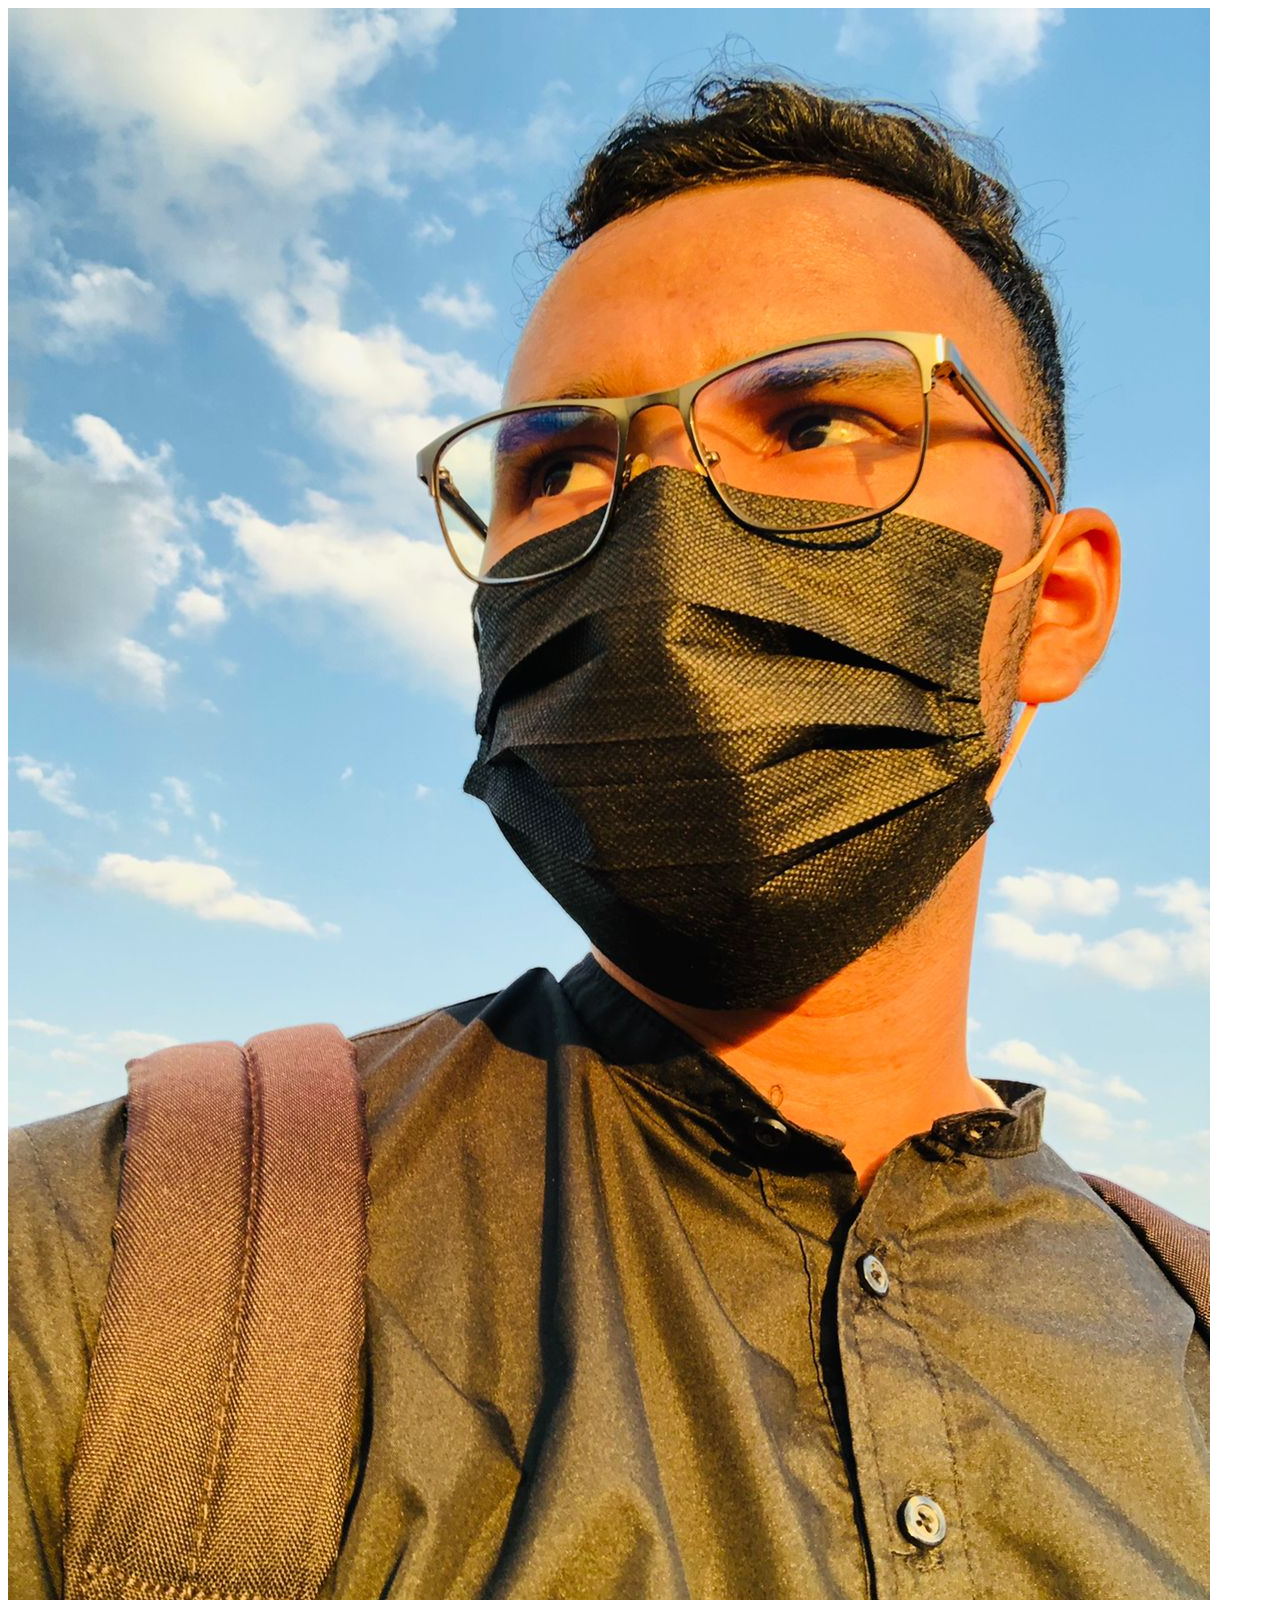
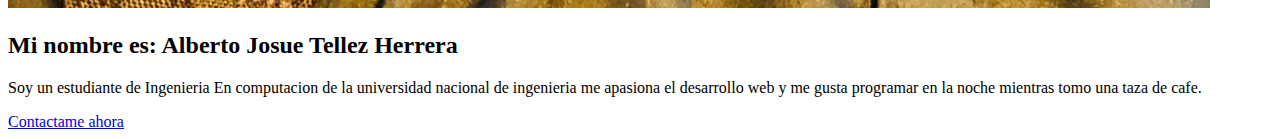
==== information.html @ 9fd922bc "Se agrega el proyecto" ====
<!DOCTYPE html>
<html lang="en">
<head>
    <meta charset="UTF-8">
    <meta http-equiv="X-UA-Compatible" content="IE=edge">
    <meta name="viewport" content="width=device-width, initial-scale=1.0">
    <title>Document</title>
    <link rel="stylesheet" href="css/normalize.css">
    <link rel="stylesheet" href="css/estilos.css">
</head>
<body>

    <main>
        <section class="presentation container">

            <img src="Alberto_Josue.jpeg" class="Presentation__picture">
            <h2 class="subtitle">Mi nombre es: Alberto Josue Tellez Herrera</h2>
            <p class="presentation__copy">Soy un estudiante de Ingenieria En computacion de la universidad nacional de ingenieria
                 me apasiona el desarrollo web y me gusta programar en la noche mientras tomo una taza de cafe.
            </p>
            <a href="#" class="presentation__cta">Contactame ahora</a>

        </section>
    </main>
    
</body>
</html>
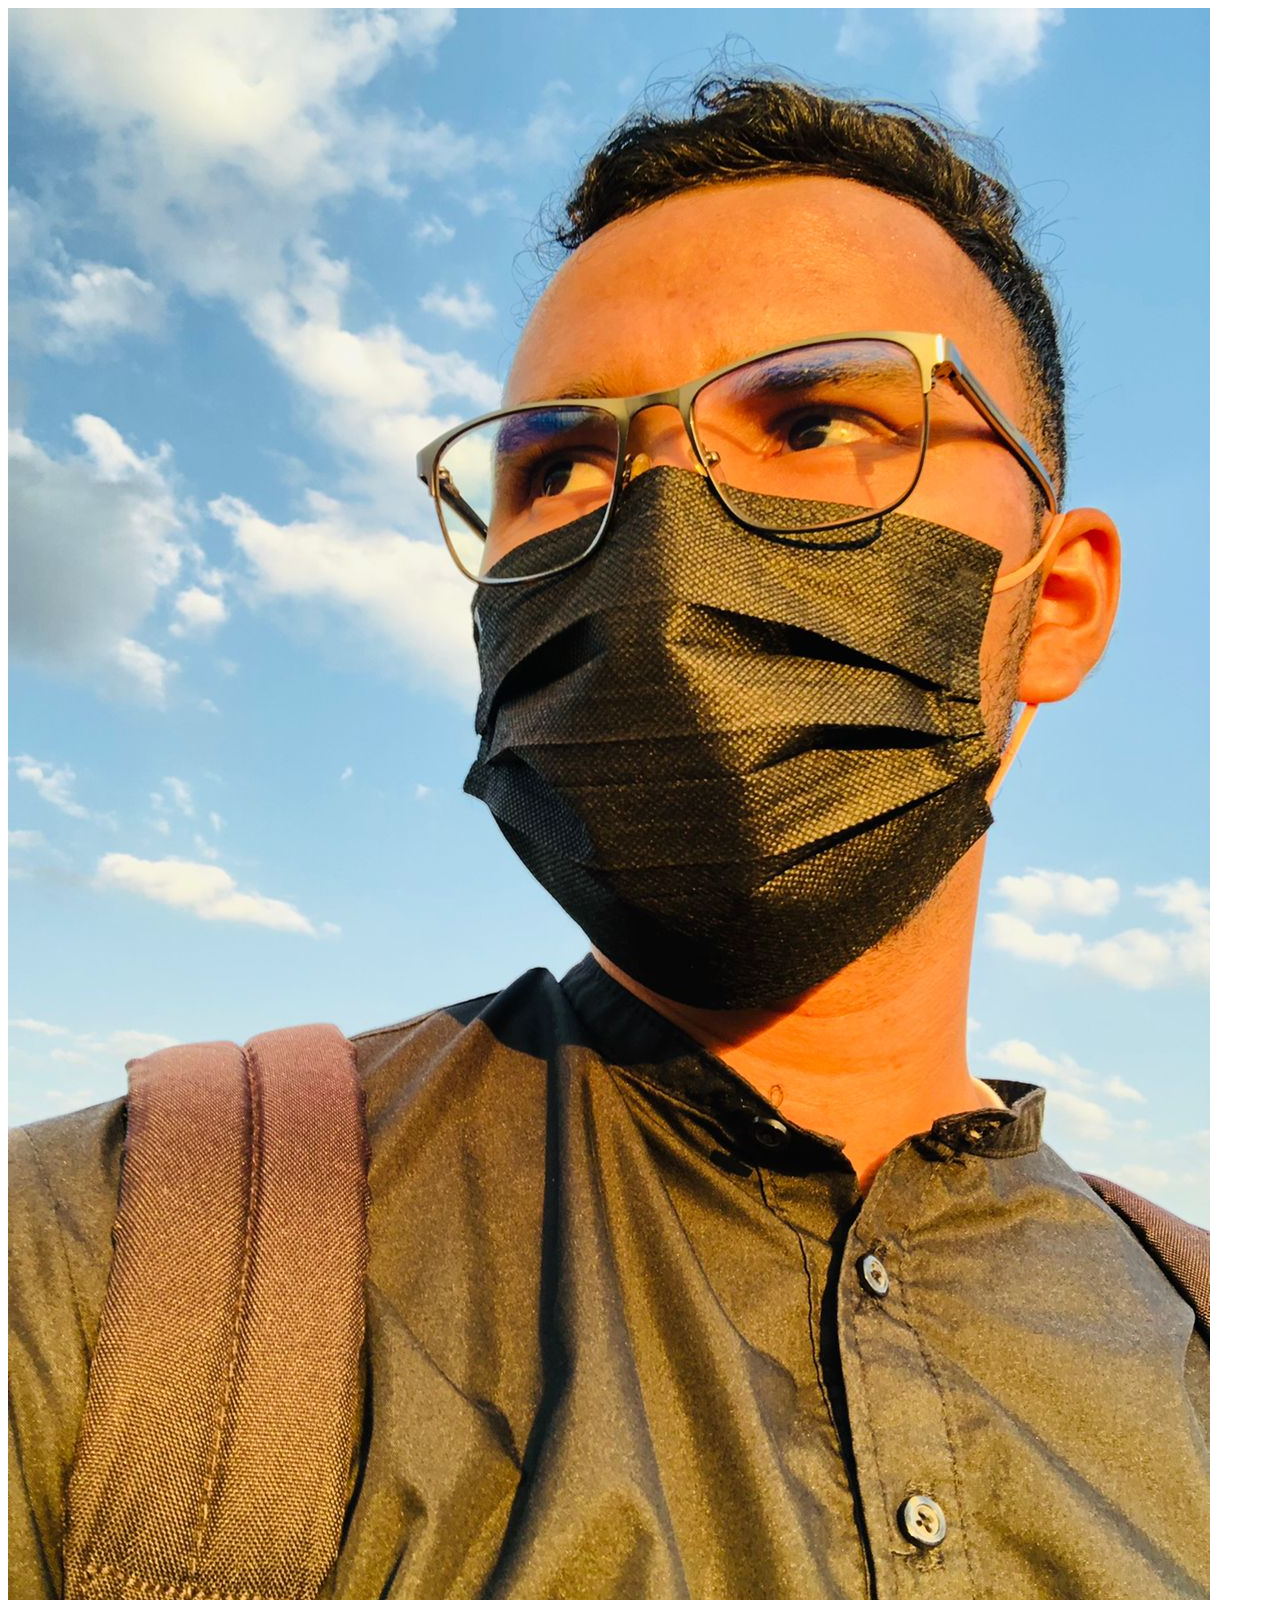
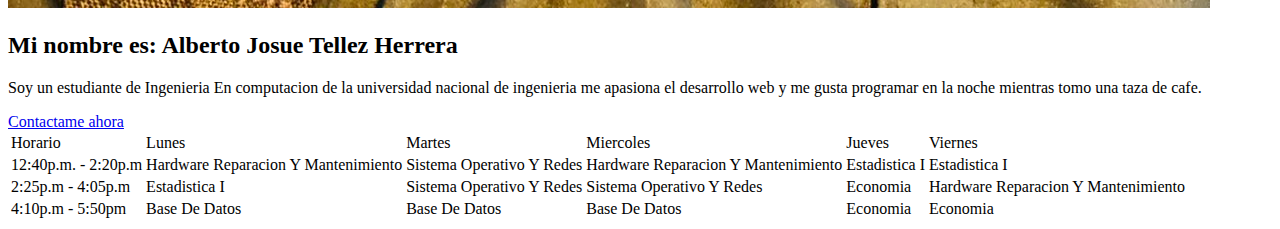
==== commit 4bdde53c: "Agregacion final" ====
--- a/information.html
+++ b/information.html
@@ -7,6 +7,7 @@
     <title>Document</title>
     <link rel="stylesheet" href="css/normalize.css">
     <link rel="stylesheet" href="css/estilos.css">
+    <link rel="stylesheet" href="https://cdn.jsdelivr.net/npm/bootstrap@4.1.3/dist/css/bootstrap.min.css" integrity="sha384-MCw98/SFnGE8fJT3GXwEOngsV7Zt27NXFoaoApmYm81iuXoPkFOJwJ8ERdknLPMO" crossorigin="anonymous">
 </head>
 <body>
 
@@ -21,7 +22,49 @@
             <a href="#" class="presentation__cta">Contactame ahora</a>
 
         </section>
+
+        <table>
+            <thead>
+                <tr>
+                    <td>Horario</td>
+                    <td>Lunes</td>
+                    <td>Martes</td>
+                    <td>Miercoles</td>
+                    <td>Jueves</td>
+                    <td>Viernes</td>
+                </tr>
+            </thead>
+            <tbody>
+                <tr>
+                    <td>12:40p.m. - 2:20p.m</td>
+                    <td>Hardware Reparacion Y Mantenimiento</td>
+                    <td>Sistema Operativo Y Redes</td>
+                    <td>Hardware Reparacion Y Mantenimiento</td>
+                    <td>Estadistica I</td>
+                    <td>Estadistica I</td>
+                </tr>
+                <tr>
+                    <td>2:25p.m - 4:05p.m</td>
+                    <td>Estadistica I</td>
+                    <td>Sistema Operativo Y Redes</td>
+                    <td>Sistema Operativo Y Redes</td>
+                    <td>Economia</td>
+                    <td>Hardware Reparacion Y Mantenimiento</td>
+                </tr>
+                <tr>
+                    <td>4:10p.m - 5:50pm</td>
+                    <td>Base De Datos</td>
+                    <td>Base De Datos</td>
+                    <td>Base De Datos</td>
+                    <td>Economia</td>
+                    <td>Economia</td>
+                </tr>
+    
+            </tbody>
+    
+        </table>
+
     </main>
-    
+
 </body>
 </html>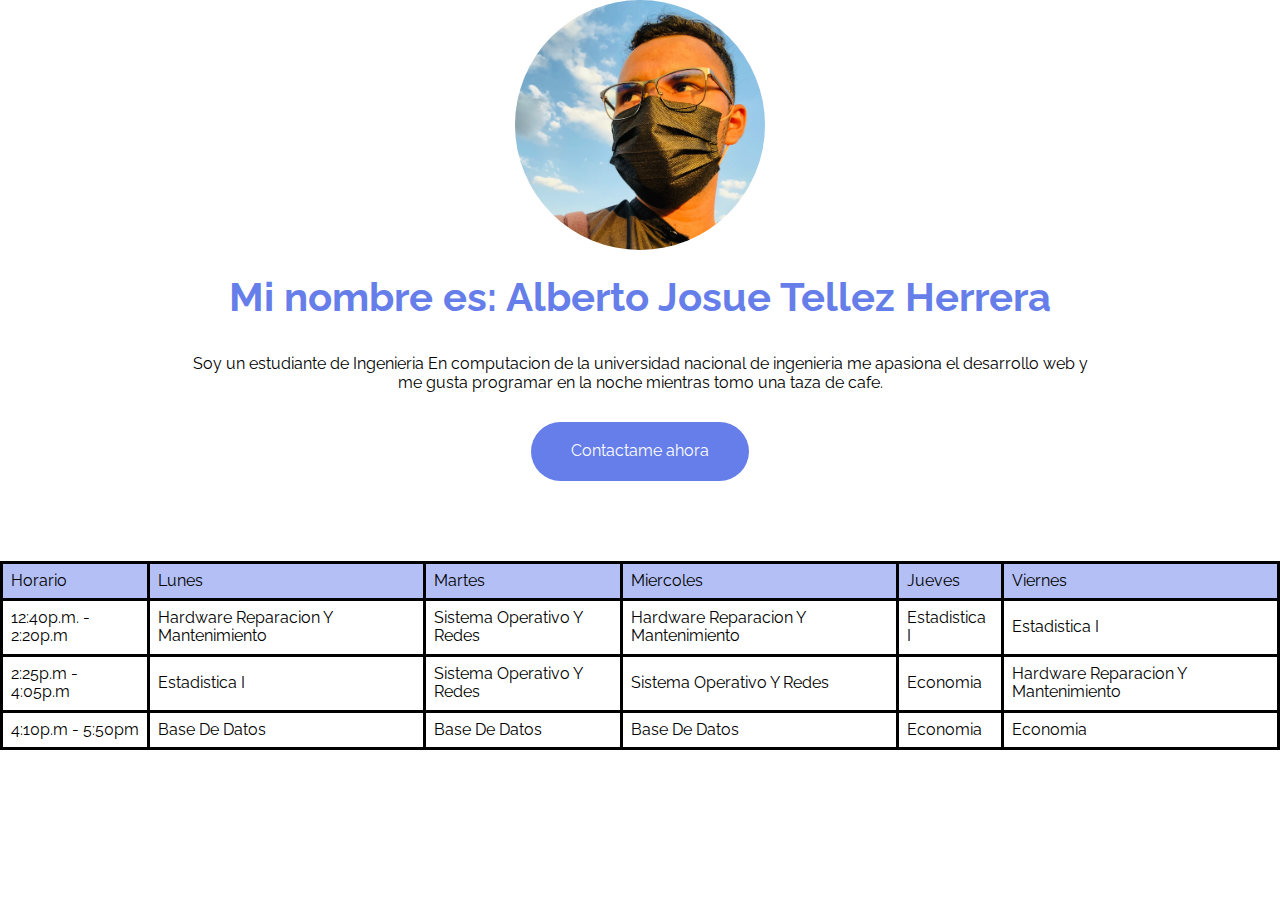
==== commit 09d3a415: "prueba" ====
--- a/information.html
+++ b/information.html
@@ -5,8 +5,8 @@
     <meta http-equiv="X-UA-Compatible" content="IE=edge">
     <meta name="viewport" content="width=device-width, initial-scale=1.0">
     <title>Document</title>
-    <link rel="stylesheet" href="css/normalize.css">
-    <link rel="stylesheet" href="css/estilos.css">
+    <link rel="stylesheet" href="CSS/normalize.css">
+    <link rel="stylesheet" href="CSS/estilos.css">
     <link rel="stylesheet" href="https://cdn.jsdelivr.net/npm/bootstrap@4.1.3/dist/css/bootstrap.min.css" integrity="sha384-MCw98/SFnGE8fJT3GXwEOngsV7Zt27NXFoaoApmYm81iuXoPkFOJwJ8ERdknLPMO" crossorigin="anonymous">
 </head>
 <body>
@@ -14,7 +14,7 @@
     <main>
         <section class="presentation container">
 
-            <img src="Alberto_Josue.jpeg" class="Presentation__picture">
+            <img src="img/Alberto_Josue.jpeg" class="Presentation__picture">
             <h2 class="subtitle">Mi nombre es: Alberto Josue Tellez Herrera</h2>
             <p class="presentation__copy">Soy un estudiante de Ingenieria En computacion de la universidad nacional de ingenieria
                  me apasiona el desarrollo web y me gusta programar en la noche mientras tomo una taza de cafe.
--- a/CSS/estilos.css
+++ b/CSS/estilos.css
@@ -0,0 +1,487 @@
+@import url('https://fonts.googleapis.com/css2?family=Raleway:wght@300;400;700&display=swap');
+
+/* Tabla de Horario */
+/*body{
+    font-size: 1.5rem;
+}*/
+
+table{
+    border: 3px solid black;
+    border-collapse: collapse;
+    margin: auto;
+}
+
+td{
+    padding: 0.5rem;
+    border: 3px solid black;
+}
+
+thead{
+    background-color: #667eea7e;
+}
+
+/*Login*/
+
+/*.bg{
+    width: 100%;
+    height: 100vh;
+    background-size: 100%;
+    
+}*/
+
+.form-container{
+    
+    /*position: center;
+    top: 15vh;*/
+    background: #fff;
+    padding: 30px;
+    border-radius: 10px;
+    /*box-shadow: 0px 0px 10px 0px white;*/
+}
+
+:root{
+    --background:linear-gradient(135deg, #667eea7e 0%, #764ba298 100%);
+    --color-primary: #667eea;
+    --color-secondary: #764ba2;
+    --boton-padding: 20px 40px;
+}
+
+body{
+    font-family: 'Raleway', sans-serif;
+}
+
+.container{
+    width: 90%;
+    margin: 0 auto;
+    overflow: hidden;
+    padding: 80px 0;
+    max-width: 1200px;
+}
+
+.subtitle{
+    color: var(--color-primary);
+    font-size: 2.5rem;
+    margin-bottom: 35px;
+}
+
+.hero{
+    height: 100vh;
+    background-image: var(--background), url(/img/janko-ferlic-h9Iq22JJlGk-unsplash.jpg);
+    background-repeat: no-repeat;
+    background-size: cover;
+    background-attachment: fixed;
+    background-position: center;
+    position: relative;
+}
+
+.hero .container{
+    padding: 0;
+}
+
+.nav{
+    display: flex;
+    justify-content: flex-end;
+    height: 70px;
+    align-items: center;
+    font-weight: 700;
+}
+
+.nav--footer{
+    font-weight: 300;
+    justify-content: flex-start;
+}
+
+.nav__items{
+    color: #fff;
+    text-decoration: none;
+    margin-right: 20px;
+    padding: 10px 15px;
+    font-weight: inherit;
+}
+
+.nav__items--cta{
+    border: 1px solid #fff;
+}
+
+.nav__items--footer{
+    padding: 10px;
+}
+
+.hero__container{
+    display: flex;
+    height: calc(100vh - 70px);
+    align-items: center;
+    color:#fff;
+}
+
+.hero__texts{
+    width: 80%;
+    margin-bottom: 50px;
+}
+
+.hero__tittle{
+    font-size: 3.2rem;
+}
+
+.hero__subtitle{
+    font-size: 2rem;
+    font-weight: 300;
+    margin: 15px 0;
+}
+
+.hero__cta{
+    display: inline-block;
+    background: #fff;
+    padding: var(--boton-padding);
+    color: var(--color-primary);
+    text-decoration: none;
+    border-radius: 40px;
+}
+
+.hero__wave{
+    position: absolute;
+    bottom: 0;
+    left: 0;
+    width: 100%;
+    height: 100px;
+}
+
+/* About */
+
+.presentation{
+    padding-top: 0;
+    text-align: center;
+}
+
+.Presentation__picture{
+    width: 250px;
+    height: 250px;
+    border-radius: 50%;
+    margin-bottom: 20px;
+    object-fit: cover;
+    object-position: top;
+}
+
+.presentation__copy{
+    width: 80%;
+    margin: 0 auto;
+}
+
+.presentation__cta{
+    display: inline-block;
+    margin-top: 30px;
+    background: var(--color-primary);
+    color: #fff;
+    text-decoration: none;
+    padding: var(--boton-padding);
+    border-radius: 40px;
+}
+
+.about{
+    min-height: 400px;
+    display: grid;
+    grid-template-columns: 1fr 1fr;
+    row-gap: 80px;
+    justify-items: center;
+    align-items: center;
+
+}
+
+.about__img{
+    text-align: center;
+}
+
+.about__img--left{
+    text-align: left;
+}
+
+.about__picture{
+    max-width: 80%;
+}
+
+.about__paragraph{
+    margin-bottom: 15px;
+    line-height: 1.5;
+    font-weight: 300;
+}
+
+/* Project */
+
+.projects{
+    background: #fff;
+}
+
+.projects__grid{
+    display: grip;
+    height: 550px;
+    grid-template-areas: 
+    "imagen4";
+    gap: 10px;
+}
+
+.projects__item{
+    position: relative;
+    width: 100%;
+    height: 100%;
+    overflow: hidden; 
+}
+.projects__img{
+    width: 100%;
+    height: 100%;
+    object-fit: cover;
+    cursor: pointer;
+}
+
+.projects__item:nth-of-type(1){
+    grid-area: imagen4;
+}
+
+.projects__hover{
+    position: absolute;
+    background: #dc143cBC;
+    top: 0;
+    left: 0;
+    width: 100%;
+    height: 100%;
+    color: #fff;
+    text-align: center;
+    display: flex;
+    flex-direction: column;
+    justify-content: center;
+    transform: translateX(100%);
+    cursor: pointer;
+    transition: transform .2 ease-in-out;
+}
+
+.projects__item:hover .projects__hover{
+    transform: translateX(0%);
+}
+
+.projects__icon{
+    margin-top: 10px;
+    font-size: 30px;
+}
+
+/* testimony */
+
+.testimony__grid{
+    width: 100%;
+    display: grid;
+    grid-template-columns: 1fr 1fr;
+    gap: 30px;
+}
+
+.testimony__item{
+    width: 95%;
+    margin: 0 auto;
+    background: var(--color-secondary);
+    box-shadow: 0 8px 10px rgba(66, 66, 66, .5);
+    border-radius: 7px;
+    padding: 30px 25px;
+    color: #ffff;
+    margin-bottom: 50px;
+}
+
+.testimony__person{
+    display: flex;
+    align-items: center;
+    margin-bottom: 20px;
+}
+
+.testimony__img{
+    width: 100px;
+    min-width: 100px;
+    height: 100px;
+    object-fit: cover;
+    object-position: top;
+    border-radius: 50%;
+    border: 3px solid #ffff;
+    margin-right: 30px;
+}
+
+.testimony__name{
+    font-size: 1.5rem;
+    margin-bottom: 10px;
+}
+
+.testimony__verification{
+    color: #E0AFA0;
+    font-weight: 700;
+}
+
+.testimony__review{
+    font-weight: 300;
+
+}
+
+/* Footer */
+
+.footer{
+    background: var(--color-primary);
+}
+
+.footer__grip{
+    display: grid;
+    grid-template-columns: 3fr 2fr;
+    gap: 20px;
+    align-items: center;
+}
+
+.footer__title{
+    font-weight: 400;
+    color: #fff;
+    font-size: 2rem;
+    margin-bottom: 30px;
+    text-align: center;
+}
+
+/* Responsive design */
+
+@media screen and (max-width: 800px){
+    :root{
+        --boton-padding: 18px 40px;
+    }
+    .nav{
+        justify-content: space-around;
+    }
+
+    .nav__items--cta{
+        border: none;
+    }
+
+    .nav__items{
+        font-weight: 400;
+        border-bottom: 1px solid #fff;
+        margin-right: 0;
+    }
+
+    .nav__items--footer{
+        border: none;
+    }
+
+    .hero__texts{
+        width: 100%;
+        margin-bottom: 80px;
+    }
+    
+    .hero__tittle{
+        font-size: 2.5rem;
+    }
+
+    .hero__subtitle{
+        font-size: 1.5rem;
+    }
+
+    .presentation__copy{
+        width: 100%;
+    }
+
+    .about{
+        grid-template-columns: 1fr;
+    }
+
+    .about.container{
+        padding-top: 30px;
+    }
+    .about__img--left{
+        text-align: center;
+    }
+    .about__texts:last-child{
+        grid-row: 3/4;
+    }
+
+    /* My project */
+
+    .projects__grid{
+        grid-template-areas: 
+        "imagen4";
+    }
+
+    /*testimony*/
+
+    .testimony__grid{
+        grid-template-columns: 1fr;
+        gap: 30px;
+    }
+
+    /* Footer */
+
+    .footer__grip{
+        grid-template-columns: 1fr;
+    }
+    .footer__contact{
+        grid-row: 1/2;
+
+    }
+
+}
+
+@media screen and (max-width: 500px){
+    :root{
+        --boton-padding: 18px 35px;
+    }
+
+    .subtitle{
+        font-size: 2rem;
+        margin-top: 20px;
+    }
+
+    .nav{
+        flex-wrap: wrap;
+        justify-content: space-evenly;
+    }
+
+    .nav__items{
+        padding: 0 10px;
+        border: 0;
+    }
+
+    .hero__texts{
+        text-align: center;
+        margin-bottom: 100px;
+    }
+
+    .hero__tittle{
+        font-size: 2rem;
+    }
+
+    /* About */
+
+    .Presentation__picture{
+        width: 120px;
+        height: 120px;
+    }
+
+    .about{
+        row-gap: 60px;
+    }
+
+    .about.container{
+        padding-top: 10px;
+    }
+
+    /* My project */
+    .projects__grid{
+        grid-template-areas: "imagen4";
+        height: auto;
+        grid-template-rows: repeat(1, 250px);
+        grid-auto-rows: 250px;
+        gap: 10px;
+    }
+
+    /* Testimony */
+
+    .testimony__item{
+        padding: 30px 15px;
+    }
+
+    .testimony__person{
+        flex-direction: column;
+    }
+
+    .testimony__item{
+        margin: 0;
+        margin-bottom: 20px;
+    }
+
+}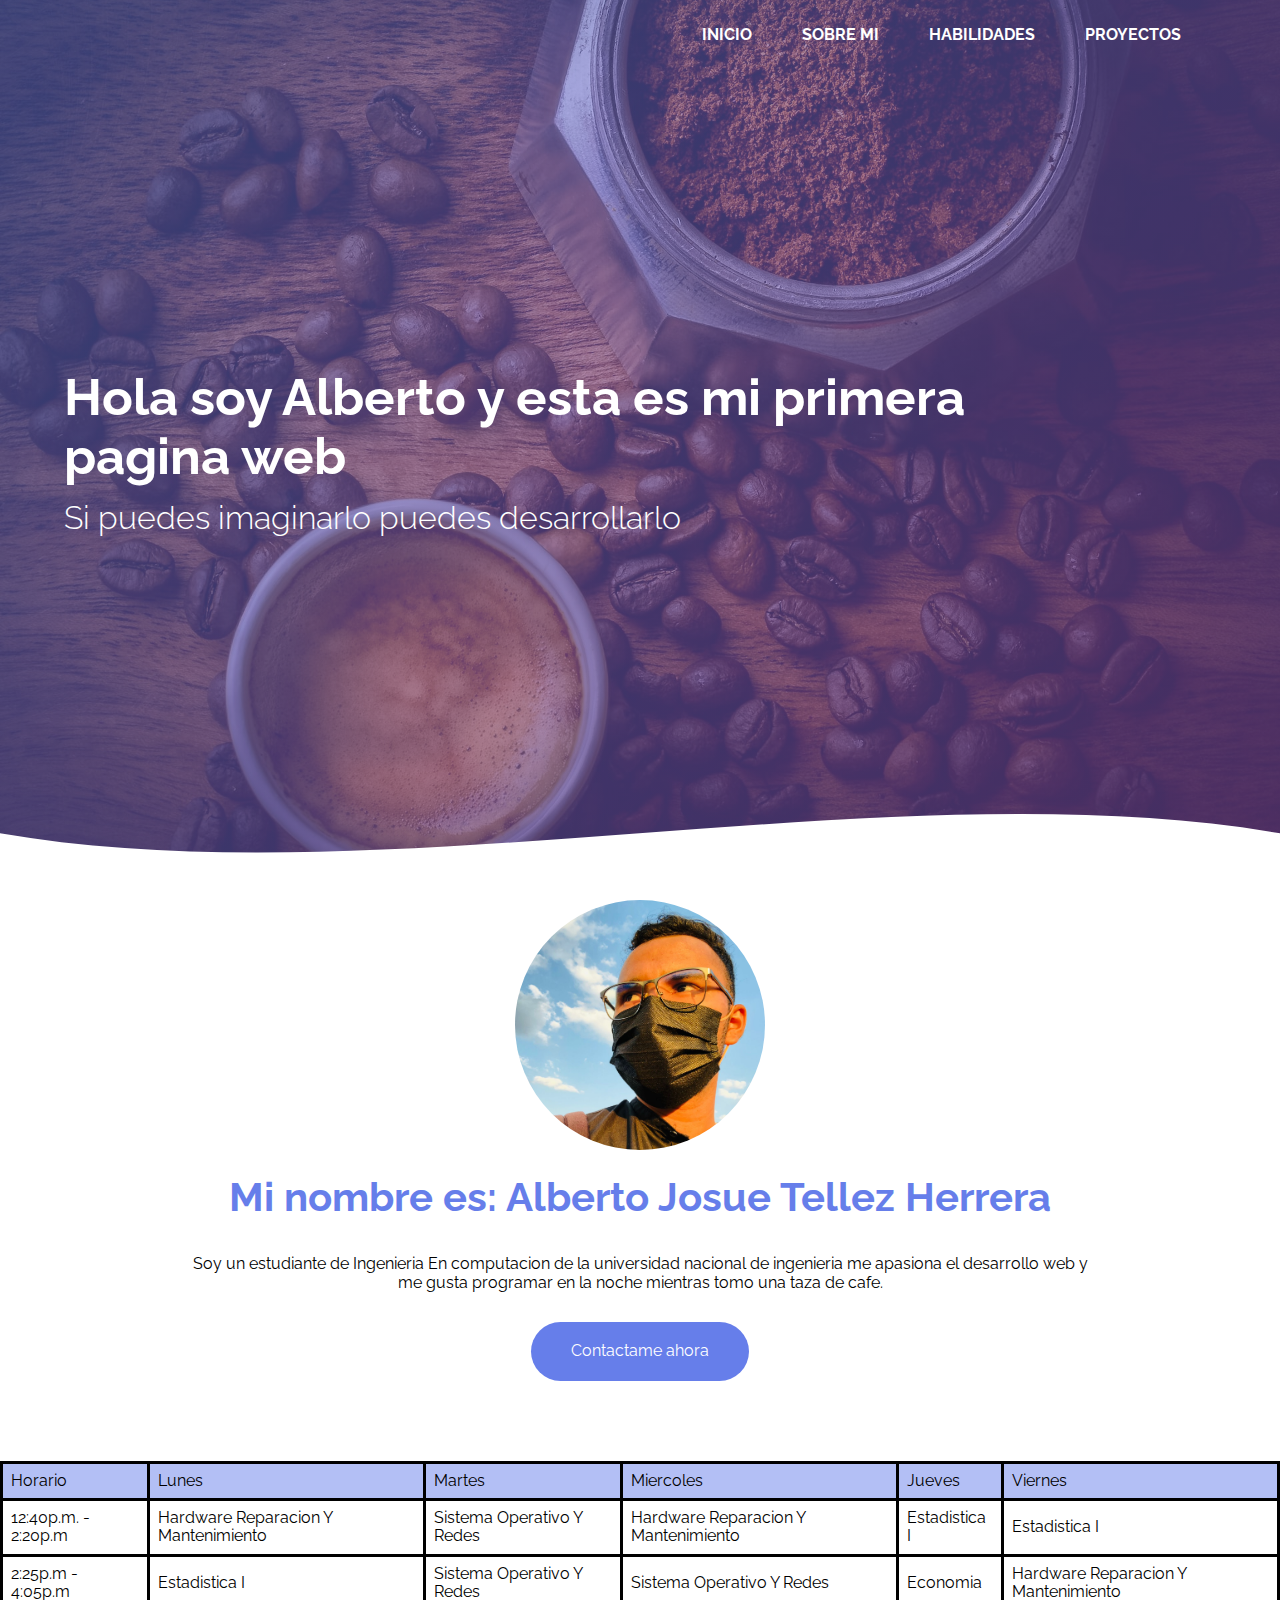
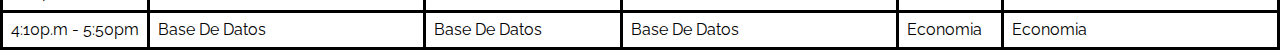
==== commit 78e9aa19: "Listo terminado" ====
--- a/information.html
+++ b/information.html
@@ -10,6 +10,29 @@
     <link rel="stylesheet" href="https://cdn.jsdelivr.net/npm/bootstrap@4.1.3/dist/css/bootstrap.min.css" integrity="sha384-MCw98/SFnGE8fJT3GXwEOngsV7Zt27NXFoaoApmYm81iuXoPkFOJwJ8ERdknLPMO" crossorigin="anonymous">
 </head>
 <body>
+
+    <header class="hero">
+        <div class="container">
+            <nav class="nav">
+             
+                <a href="index.html" class="nav__items">INICIO</a>
+                <a href="information.html" class="nav__items">SOBRE MI</a>
+                <a href="skills.html" class="nav__items">HABILIDADES</a>
+                <a href="projects.html" class="nav__items">PROYECTOS</a>
+            </nav>
+
+            <section class="hero__container">
+                <div class="hero__texts">
+                    <h1 class="hero__tittle">Hola soy Alberto y esta es mi primera pagina web</h1>
+                    <h2 class="hero__subtitle">Si puedes imaginarlo puedes desarrollarlo</h2>
+               
+                </div>
+            </section>
+        </div>
+
+        <div class="hero__wave" style="overflow: hidden;"><svg viewBox= "0 0 500 150" preserveAspectRatio="none" style="height: 100%; width:100%;"><path d="M0.00,49.98 C150.00,150.00 349.20,-50.00 500.00,49.98 L500.00,150.00 L0.00, 150.00 Z" style="stroke: none; fill: #fff;"></path></svg></div>
+
+    </header>
 
     <main>
         <section class="presentation container">
--- a/CSS/estilos.css
+++ b/CSS/estilos.css
@@ -66,7 +66,7 @@
 
 .hero{
     height: 100vh;
-    background-image: var(--background), url(/img/janko-ferlic-h9Iq22JJlGk-unsplash.jpg);
+    background-image: var(--background), url(../img/janko-ferlic-h9Iq22JJlGk-unsplash.jpg);
     background-repeat: no-repeat;
     background-size: cover;
     background-attachment: fixed;
@@ -335,6 +335,19 @@
     text-align: center;
 }
 
+.footer__icons{
+    display: flex;
+    justify-content: center;
+    align-items: center;
+    flex-direction: row;
+}
+
+.footer__container-icons {
+    margin: 5PX;
+    font-size: 30px;
+    color: #fff;
+}
+
 /* Responsive design */
 
 @media screen and (max-width: 800px){
@@ -483,5 +496,9 @@
         margin: 0;
         margin-bottom: 20px;
     }
+    .footer__container-icons{
+        margin: auto;
+    }
+
 
 }